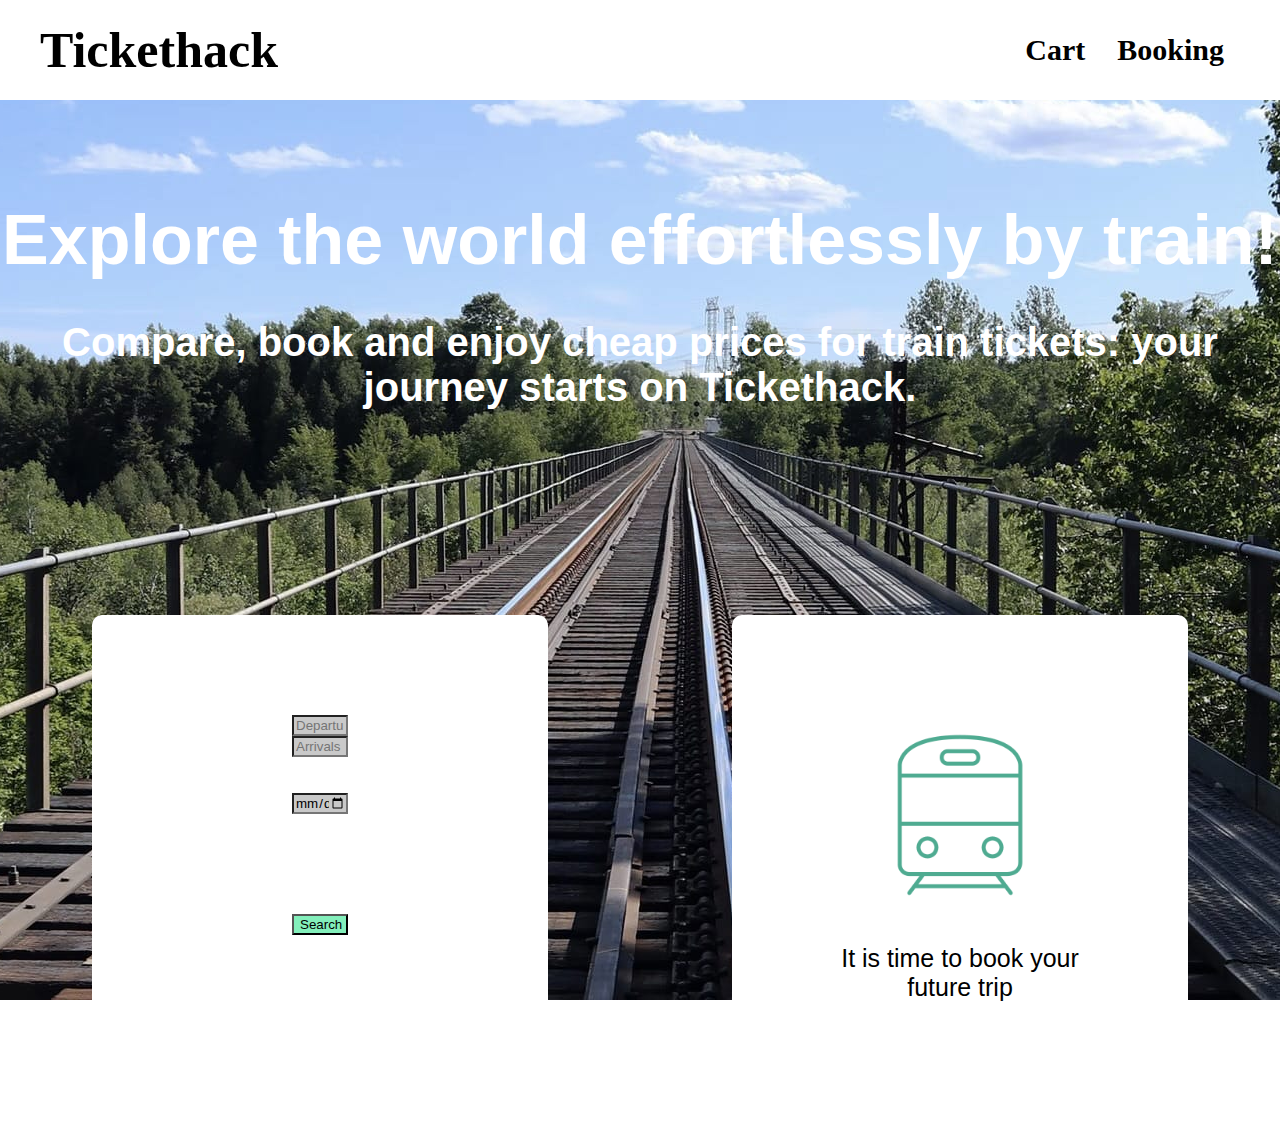
==== index.html @ e37f6782 "miseàjour" ====
<!DOCTYPE html>
<html lang="en">

<head>
    <meta charset="UTF-8">
    <meta http-equiv="X-UA-Compatible" content="IE=edge">
    <meta name="viewport" content="width=device-width, initial-scale=1.0">
    <link rel="stylesheet" href="style.css">
    <title>Explore the world effortlessly by train!</title>
</head>

<body>
    <div id="header">

        <span>
            <h2> <a href="index.html"> Tickethack </a> </h2> 
            <div class="groupe">
                <h4> <a href="cart.html">Cart  </a>
                    
                </h4>
                <h4> <a href="booking.html"> Booking </a>
                    
                </h4>
            </div>
        </span>



    </div>

    <div id="contenu">

        <h1>Explore the world effortlessly by train!</h1>
        <h3>Compare, book and enjoy cheap prices for train tickets: your journey starts on Tickethack.</h3>

        <div id="container">
            <div class="row">


                <div class="content">
                    
               
                    <div class="champs">

                        <input type="text" placeholder="Departure"/>
                        <input type="text" placeholder= "Arrivals"/>
                        <br>
                        <br>
                        <input type="date" placeholder="23/06/2022"/>
                        <button>Search</button>
                   
                    </div>

                </div>

                <div class="content">
                    <img class="logo" src="images/train.png" alt="train">

                    <p>It is time to book your future trip</p>



                </div>
            </div>
        </div>
    </div>

    <script src="script.js"></script>

</body>
---- style.css ----
body{
    margin: 0;
    padding: 0;
    text-align: center;
}

header {
    background-color: white;
}

a {
    text-decoration:none;
    color: black;
}



span {

    display: flex;
    justify-content: space-between;
    align-items: center;
    width: 100vw;
    height: 100px;
}
   

#contenu {

height: 100vh;
width: 100vw;
background-image: url("images/background.jpg");
background-position: center;
color: white;
text-align: white;
}

h1 {
    color: white ;
    font-size: 70px;
    font-family: Arial, Helvetica, sans-serif;
    font-weight: bold;
    text-align: center;
    margin: 0 ;
    padding-top: 100px ;

   

}
h2 {
font-size: 50px;
color: rgb(131, 239, 187);
text-align: left;
margin-left: 40px;

}


.row{
    display: flex;
    justify-content: space-around;
}


h3 {
    margin-top: 0;
    margin-bottom: 5px;
    padding-top: 40px;
    font-size: 40px;
    font-family: Arial, Helvetica, sans-serif;
    text-align: center;
   
    

}

h4 {
    text-align: right;
    font-size: 30px;
    margin: 0 1rem 0 1rem;
    
   
    
}


.content{
    justify-content: center;
    margin-top:200px;
    padding: 100px ;
    width: 20vw;
    background-color: white;
    border-radius: 10px ;

}

p {
    color: black;
    font-family: Arial, Helvetica, sans-serif;
    font-size: 25px;
}

.logo {
    height: 200px;
    width: 200px;
}

.groupe {
    display: flex;
    margin-right: 40px;
}

.champs {
    
    display: flex;
    flex-direction: column;
    padding-left: 100px;
    padding-right: 100px;
}  

input {

    background-color: rgb(201, 201, 201);
    font-family: 'Trebuchet MS', 'Lucida Sans Unicode', 'Lucida Grande', 'Lucida Sans', Arial, sans-serif;
}


button {

   background-color: rgb(131, 239, 187);
   margin-top: 100px;
   font-family: 'Trebuchet MS', 'Lucida Sans Unicode', 'Lucida Grande', 'Lucida Sans', Arial, sans-serif;
}



/* ------------CART--------------- */

#contenucart {
    background-color: rgb(217, 217, 217);
    min-height: 100vh;
    display: flex;
    justify-content: center;
    align-items: center;
}


.contentcart {

    padding: 200px ;
    width: 20vw;
    background-color: white;
    border-radius: 10px ;

}





/* ------------BOOKING--------------- */

#contenubooking {
    background-color: rgb(217, 217, 217);
    min-height: 100vh;
    display: flex;
    justify-content: center;
    align-items: center;

}


.contentbooking{
    
    padding: ;
    width: 20vw;
    background-color: white;
    border-radius: 10px ;

}
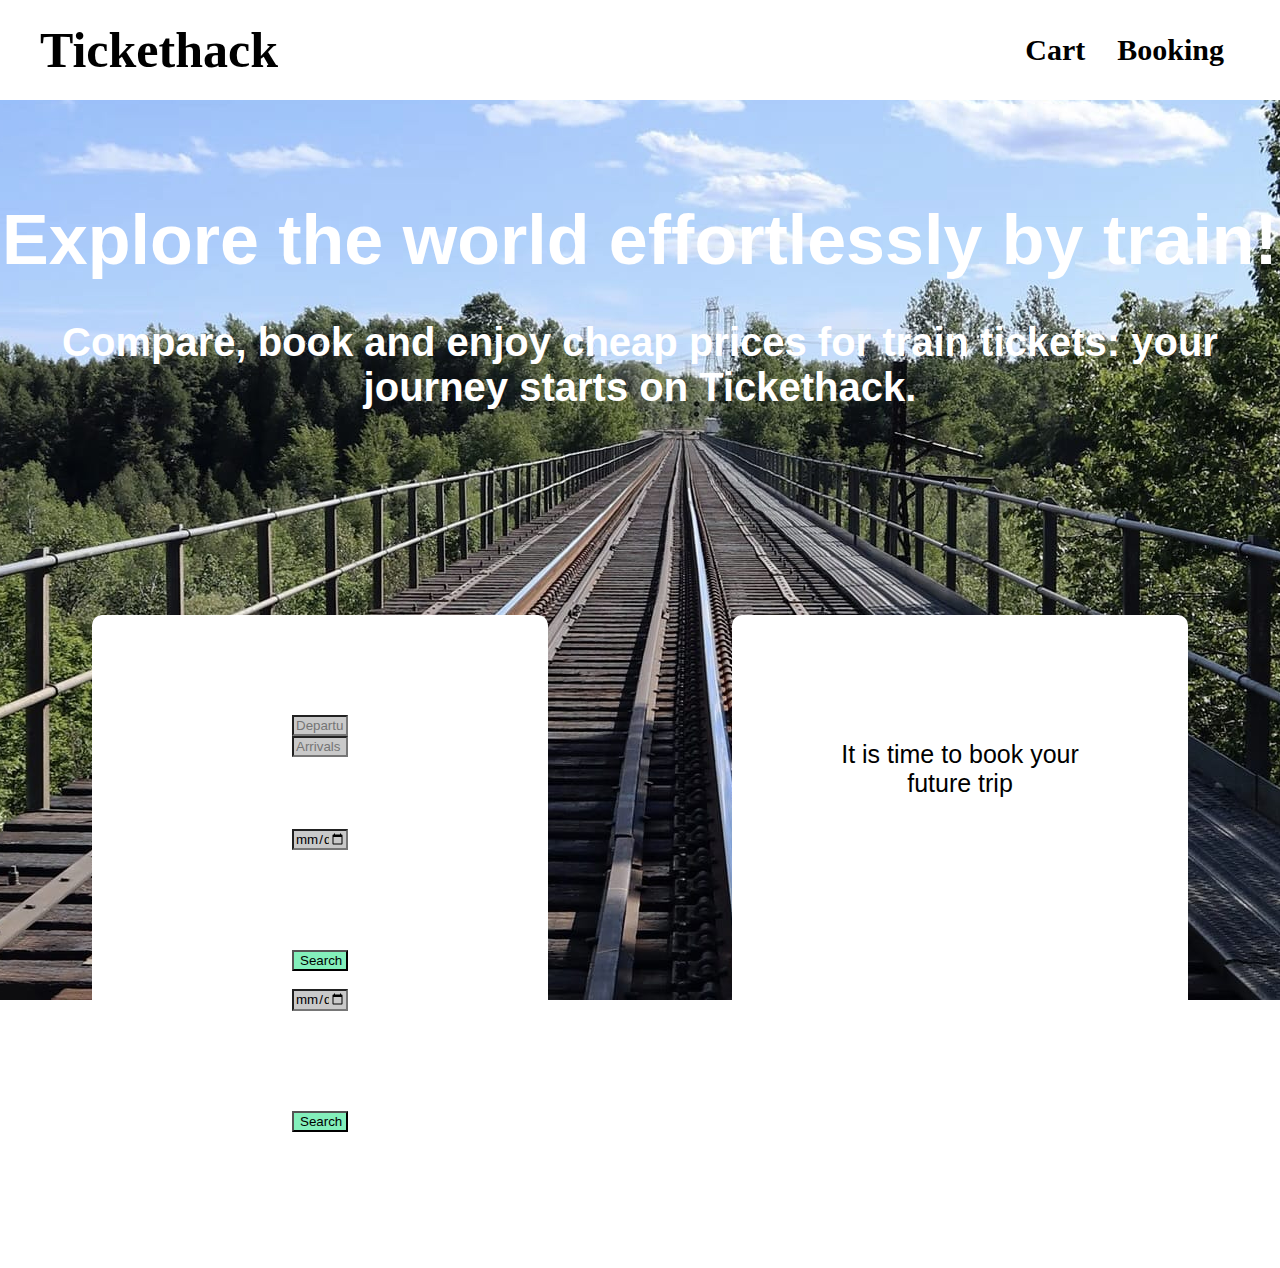
==== commit a17c3f3f: "miseàjour" ====
--- a/index.html
+++ b/index.html
@@ -42,19 +42,25 @@
                
                     <div class="champs">
 
-                        <input type="text" placeholder="Departure"/>
-                        <input type="text" placeholder= "Arrivals"/>
+                        <input id='search-departure' type="text" placeholder="Departure"/>
+                        <input id='search-arrival' type="text" placeholder= "Arrivals"/>
                         <br>
                         <br>
+<<<<<<< HEAD
                         <input type="date" placeholder="23/06/2022"/>
                         <button>Search</button>
                    
+=======
+                        <input id='search-date' type="date">
+                        <button id="search-button">Search</button>
+
+>>>>>>> 5c33ca66286f5bacd2cf86b0a2a6546279e46604
                     </div>
 
                 </div>
 
                 <div class="content">
-                    <img class="logo" src="images/train.png" alt="train">
+                    <!-- <img class="logo" src="images/train.png" alt="train"> -->
 
                     <p>It is time to book your future trip</p>
 
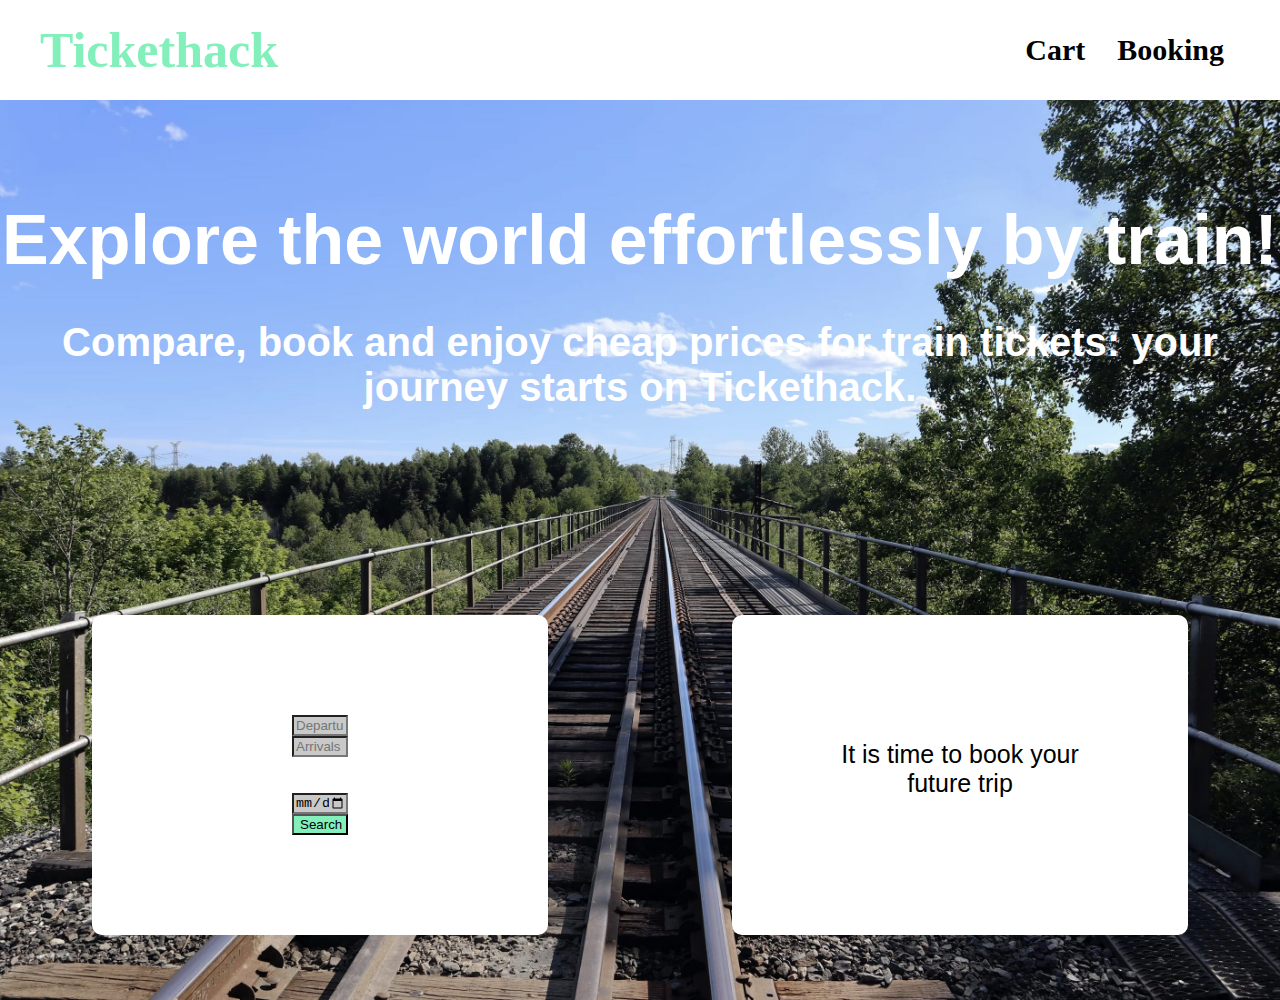
==== commit 9adbdc7c: "fix-conflit" ====
--- a/index.html
+++ b/index.html
@@ -13,14 +13,13 @@
     <div id="header">
 
         <span>
-            <h2> <a href="index.html"> Tickethack </a> </h2> 
+            <h2> Tickethack </h2>
             <div class="groupe">
-                <h4> <a href="cart.html">Cart  </a>
-                    
+                <h4> Cart
+                    <link rel="stylesheet" href="cart.html">
                 </h4>
-                <h4> <a href="booking.html"> Booking </a>
-                    
-                </h4>
+                <h4> Booking
+                    <link rel="stylesheet" href="booking.html" </h4>
             </div>
         </span>
 
@@ -39,22 +38,16 @@
 
                 <div class="content">
                     
-               
+
                     <div class="champs">
 
                         <input id='search-departure' type="text" placeholder="Departure"/>
                         <input id='search-arrival' type="text" placeholder= "Arrivals"/>
                         <br>
                         <br>
-<<<<<<< HEAD
-                        <input type="date" placeholder="23/06/2022"/>
-                        <button>Search</button>
-                   
-=======
                         <input id='search-date' type="date">
                         <button id="search-button">Search</button>
 
->>>>>>> 5c33ca66286f5bacd2cf86b0a2a6546279e46604
                     </div>
 
                 </div>
@@ -70,7 +63,7 @@
             </div>
         </div>
     </div>
-
+    
     <script src="script.js"></script>
 
 </body>--- a/style.css
+++ b/style.css
@@ -3,17 +3,6 @@
     padding: 0;
     text-align: center;
 }
-
-header {
-    background-color: white;
-}
-
-a {
-    text-decoration:none;
-    color: black;
-}
-
-
 
 span {
 
@@ -30,7 +19,8 @@
 height: 100vh;
 width: 100vw;
 background-image: url("images/background.jpg");
-background-position: center;
+background-position: center center;
+background-size: cover;
 color: white;
 text-align: white;
 }
@@ -43,7 +33,6 @@
     text-align: center;
     margin: 0 ;
     padding-top: 100px ;
-
    
 
 }
@@ -69,8 +58,6 @@
     font-size: 40px;
     font-family: Arial, Helvetica, sans-serif;
     text-align: center;
-   
-    
 
 }
 
@@ -78,14 +65,13 @@
     text-align: right;
     font-size: 30px;
     margin: 0 1rem 0 1rem;
-    
    
     
 }
 
 
 .content{
-    justify-content: center;
+   
     margin-top:200px;
     padding: 100px ;
     width: 20vw;
@@ -111,77 +97,20 @@
 }
 
 .champs {
-    
+
     display: flex;
     flex-direction: column;
     padding-left: 100px;
     padding-right: 100px;
-}  
+}
 
 input {
 
     background-color: rgb(201, 201, 201);
-    font-family: 'Trebuchet MS', 'Lucida Sans Unicode', 'Lucida Grande', 'Lucida Sans', Arial, sans-serif;
 }
 
-
 button {
-
    background-color: rgb(131, 239, 187);
-   margin-top: 100px;
-   font-family: 'Trebuchet MS', 'Lucida Sans Unicode', 'Lucida Grande', 'Lucida Sans', Arial, sans-serif;
-}
-
-
-
-/* ------------CART--------------- */
-
-#contenucart {
-    background-color: rgb(217, 217, 217);
-    min-height: 100vh;
-    display: flex;
-    justify-content: center;
-    align-items: center;
-}
-
-
-.contentcart {
-
-    padding: 200px ;
-    width: 20vw;
-    background-color: white;
-    border-radius: 10px ;
 
 }
 
-
-
-
-
-/* ------------BOOKING--------------- */
-
-#contenubooking {
-    background-color: rgb(217, 217, 217);
-    min-height: 100vh;
-    display: flex;
-    justify-content: center;
-    align-items: center;
-
-}
-
-
-.contentbooking{
-    
-    padding: ;
-    width: 20vw;
-    background-color: white;
-    border-radius: 10px ;
-
-}
-
-   
-
-
-
-
-
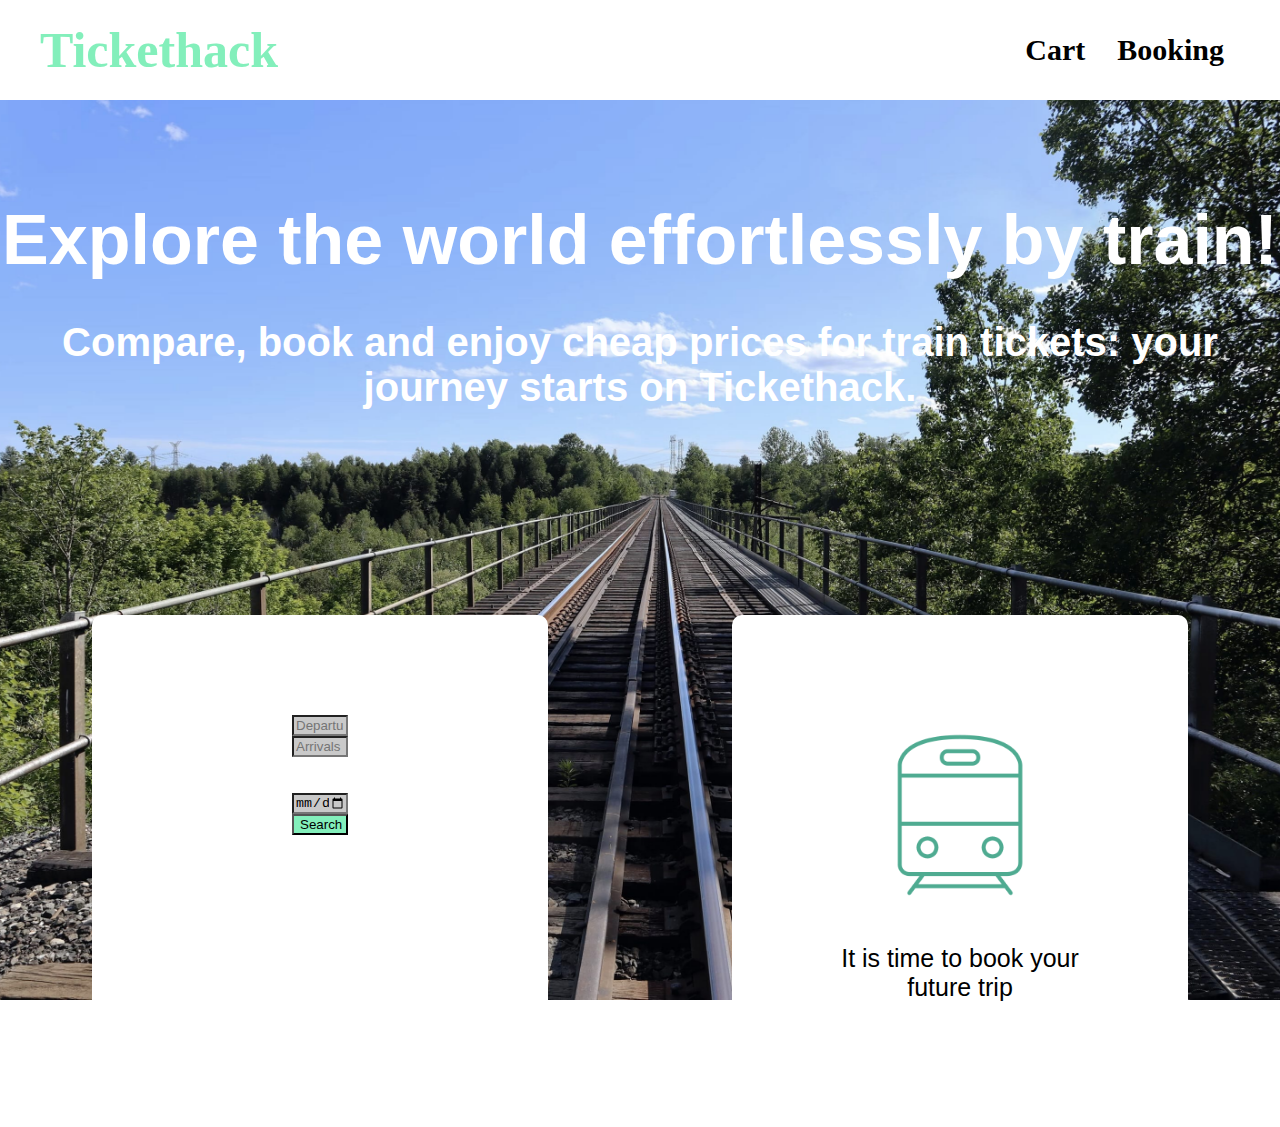
==== commit 3d803449: "cart.js et corrections sur script.js" ====
--- a/index.html
+++ b/index.html
@@ -52,8 +52,8 @@
 
                 </div>
 
-                <div class="content">
-                    <!-- <img class="logo" src="images/train.png" alt="train"> -->
+                <div id='search-result' class="content">
+                    <img class="logo" src="images/train.png" alt="train">
 
                     <p>It is time to book your future trip</p>
 
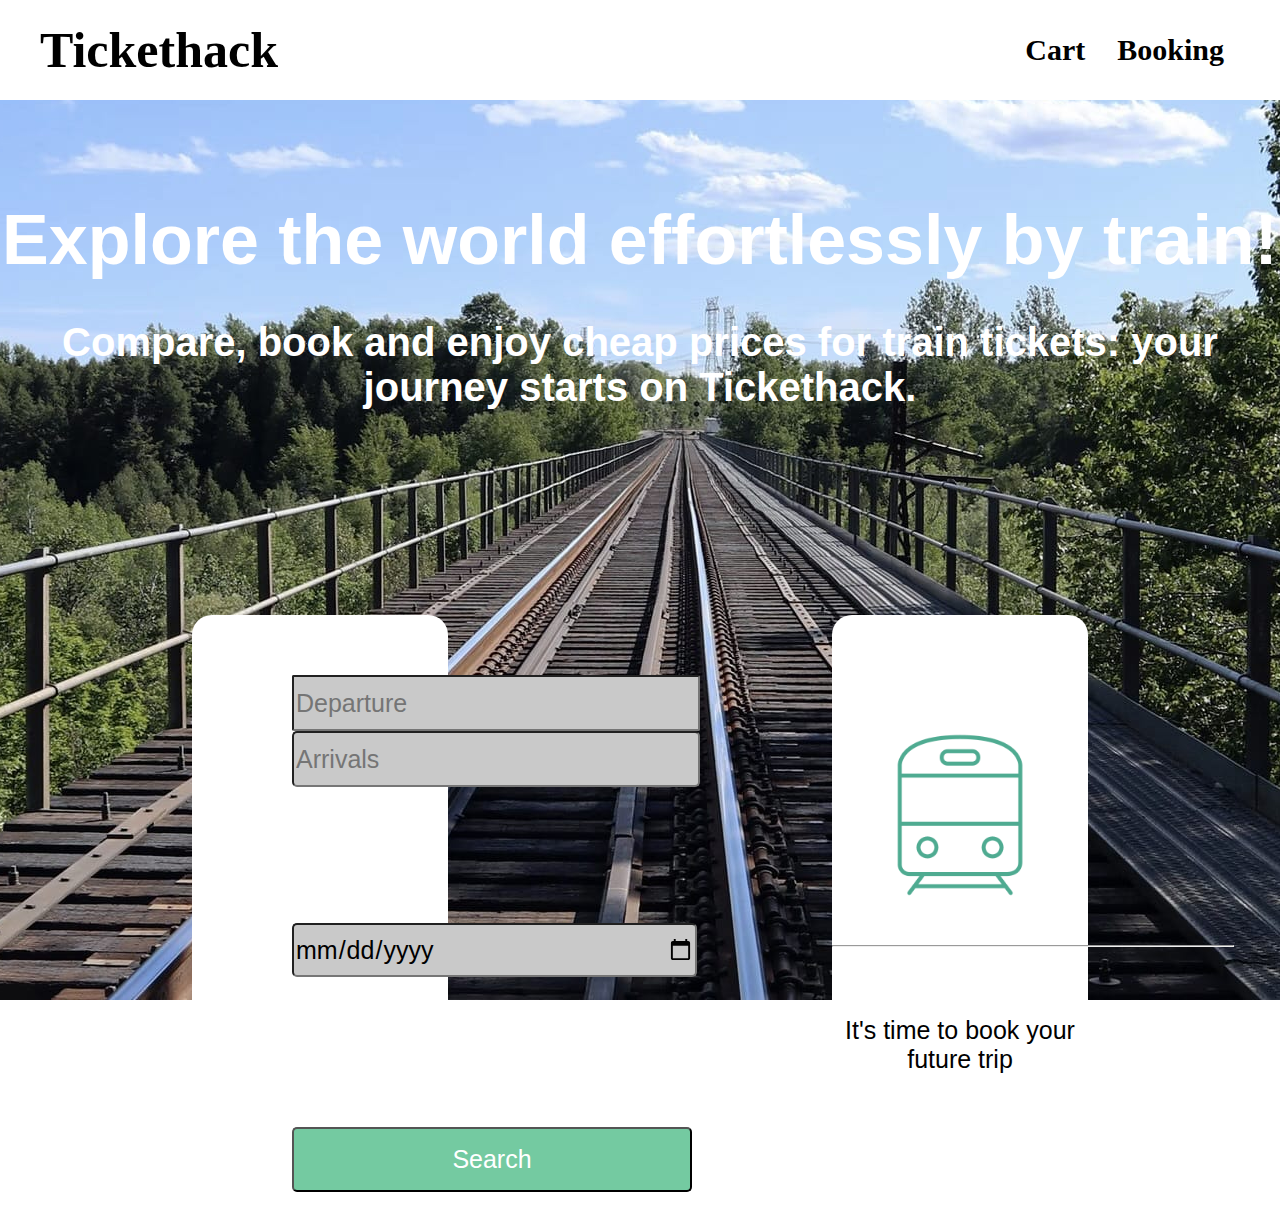
==== commit 173c0b83: "frontend" ====
--- a/index.html
+++ b/index.html
@@ -13,13 +13,14 @@
     <div id="header">
 
         <span>
-            <h2> Tickethack </h2>
+            <h2> <a href="index.html"> Tickethack </a> </h2> 
             <div class="groupe">
-                <h4> Cart
-                    <link rel="stylesheet" href="cart.html">
+                <h4> <a href="cart.html">Cart  </a>
+                    
                 </h4>
-                <h4> Booking
-                    <link rel="stylesheet" href="booking.html" </h4>
+                <h4> <a href="booking.html"> Booking </a>
+                    
+                </h4>
             </div>
         </span>
 
@@ -38,32 +39,42 @@
 
                 <div class="content">
                     
-
+               
                     <div class="champs">
-
+                       
                         <input id='search-departure' type="text" placeholder="Departure"/>
                         <input id='search-arrival' type="text" placeholder= "Arrivals"/>
                         <br>
                         <br>
-                        <input id='search-date' type="date">
-                        <button id="search-button">Search</button>
-
+                        <input type="date" placeholder="23/06/2022"/>
+                        <button>Search</button>
+                   
                     </div>
 
                 </div>
 
-                <div id='search-result' class="content">
+                <div class="box">
+
+                    <div class="content">
                     <img class="logo" src="images/train.png" alt="train">
 
-                    <p>It is time to book your future trip</p>
+                    <br>
+                    <br>
 
+                    <HR ALIGN=CENTER WIDTH="400">
 
+                        <br>
+                        <br> 
+
+                    <p>It's time to book your future trip</p>
+
+                    </div>
 
                 </div>
             </div>
         </div>
     </div>
-    
+
     <script src="script.js"></script>
 
 </body>--- a/style.css
+++ b/style.css
@@ -4,6 +4,25 @@
     text-align: center;
 }
 
+header {
+    background-color: white;
+}
+
+a {
+    text-decoration:none;
+    color: black;
+}
+
+HR {
+    color: aquamarine;
+}
+
+.logo {
+
+    align-items: flex-start;
+    
+}
+
 span {
 
     display: flex;
@@ -19,8 +38,7 @@
 height: 100vh;
 width: 100vw;
 background-image: url("images/background.jpg");
-background-position: center center;
-background-size: cover;
+background-position: center;
 color: white;
 text-align: white;
 }
@@ -33,6 +51,7 @@
     text-align: center;
     margin: 0 ;
     padding-top: 100px ;
+
    
 
 }
@@ -58,6 +77,8 @@
     font-size: 40px;
     font-family: Arial, Helvetica, sans-serif;
     text-align: center;
+   
+    
 
 }
 
@@ -65,18 +86,19 @@
     text-align: right;
     font-size: 30px;
     margin: 0 1rem 0 1rem;
+    
    
     
 }
 
 
 .content{
-   
+    justify-content: center;
     margin-top:200px;
-    padding: 100px ;
+    height: 600px;
     width: 20vw;
     background-color: white;
-    border-radius: 10px ;
+    border-radius: 20px ;
 
 }
 
@@ -86,7 +108,14 @@
     font-size: 25px;
 }
 
+.box {
+    display: flex;
+    flex-direction: column;
+    height: 800px;
+}
+
 .logo {
+    margin-top: 100px;
     height: 200px;
     width: 200px;
 }
@@ -97,20 +126,102 @@
 }
 
 .champs {
-
+    /*height: 600px;*/
     display: flex;
     flex-direction: column;
     padding-left: 100px;
     padding-right: 100px;
+    height: 600px;
+
+}  
+
+
+#search-departure {
+    margin-top: 60px;
+    border-radius: 2px;
+    font-size: 25px;
+
+}
+
+#search-arrival {
+    margin-top:0;
+    font-size: 25px;
 }
 
 input {
-
+    margin-top: 100px;
     background-color: rgb(201, 201, 201);
-}
+    font-family: 'Trebuchet MS', 'Lucida Sans Unicode', 'Lucida Grande', 'Lucida Sans', Arial, sans-serif;
+    font-size: 25px;
+    border-radius: 5px;
+    height: 50px;
+    width: 400px;
+
+}
+
 
 button {
-   background-color: rgb(131, 239, 187);
-
-}
-
+   color: white;
+   background-color: rgb(116, 202, 161);
+   margin-top: 150px;
+   margin-bottom: auto;
+   font-family: 'Trebuchet MS', 'Lucida Sans Unicode', 'Lucida Grande', 'Lucida Sans', Arial, sans-serif;
+   font-size: 25px;
+   border-radius: 5px;
+   height: 65px;
+   width: 400px;
+}
+
+
+
+
+/* ------------CART--------------- */
+
+#contenucart {
+    background-color: rgb(217, 217, 217);
+    min-height: 100vh;
+    display: flex;
+    justify-content: center;
+    align-items: center;
+}
+
+
+.contentcart {
+
+    padding: 150px 400px 150px 400px;
+    width: 20vw;
+    background-color: white;
+    border-radius: 10px ;
+
+}
+
+
+
+
+
+/* ------------BOOKING--------------- */
+
+#contenubooking {
+    background-color: rgb(217, 217, 217);
+    min-height: 100vh;
+    display: flex;
+    justify-content: center;
+    align-items: center;
+
+}
+
+
+.contentbooking{
+    padding: 150px 400px 150px 400px;
+    width: 20vw;
+    background-color: white;
+    border-radius: 10px ;
+
+}
+
+   
+
+
+
+
+
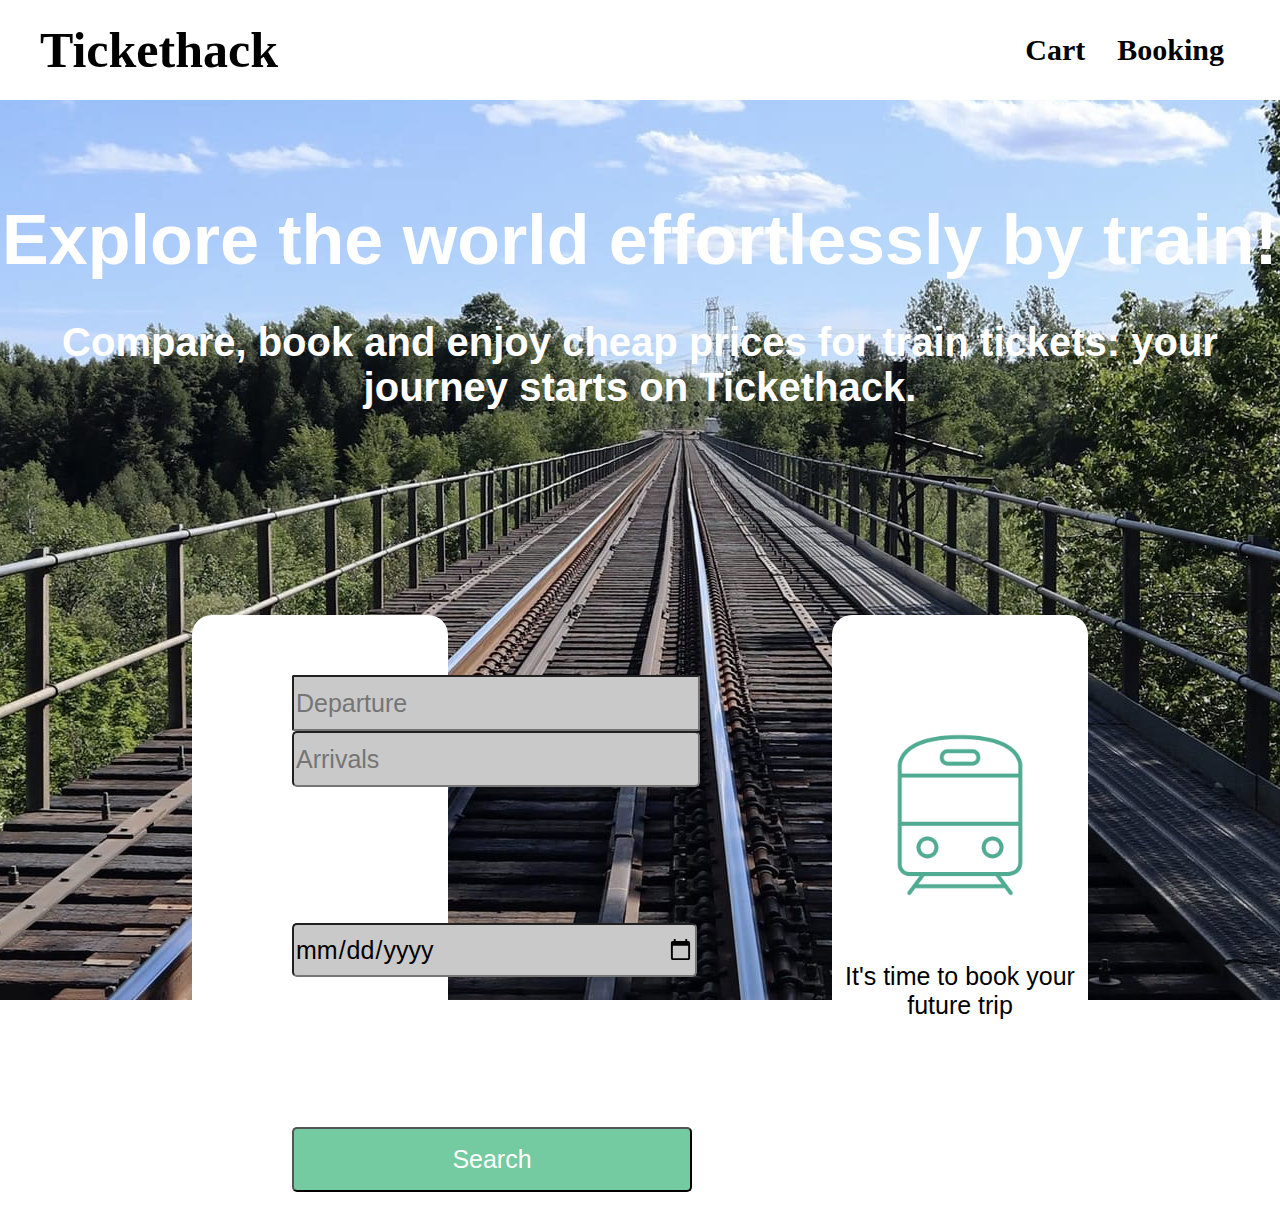
==== commit 265abfed: "fix merge conflits" ====
--- a/index.html
+++ b/index.html
@@ -53,15 +53,8 @@
 
                 </div>
 
-                <div class="box">
-
-                    <div class="content">
+                <div id='search-result' class="content">
                     <img class="logo" src="images/train.png" alt="train">
-
-                    <br>
-                    <br>
-
-                    <HR ALIGN=CENTER WIDTH="400">
 
                         <br>
                         <br> 
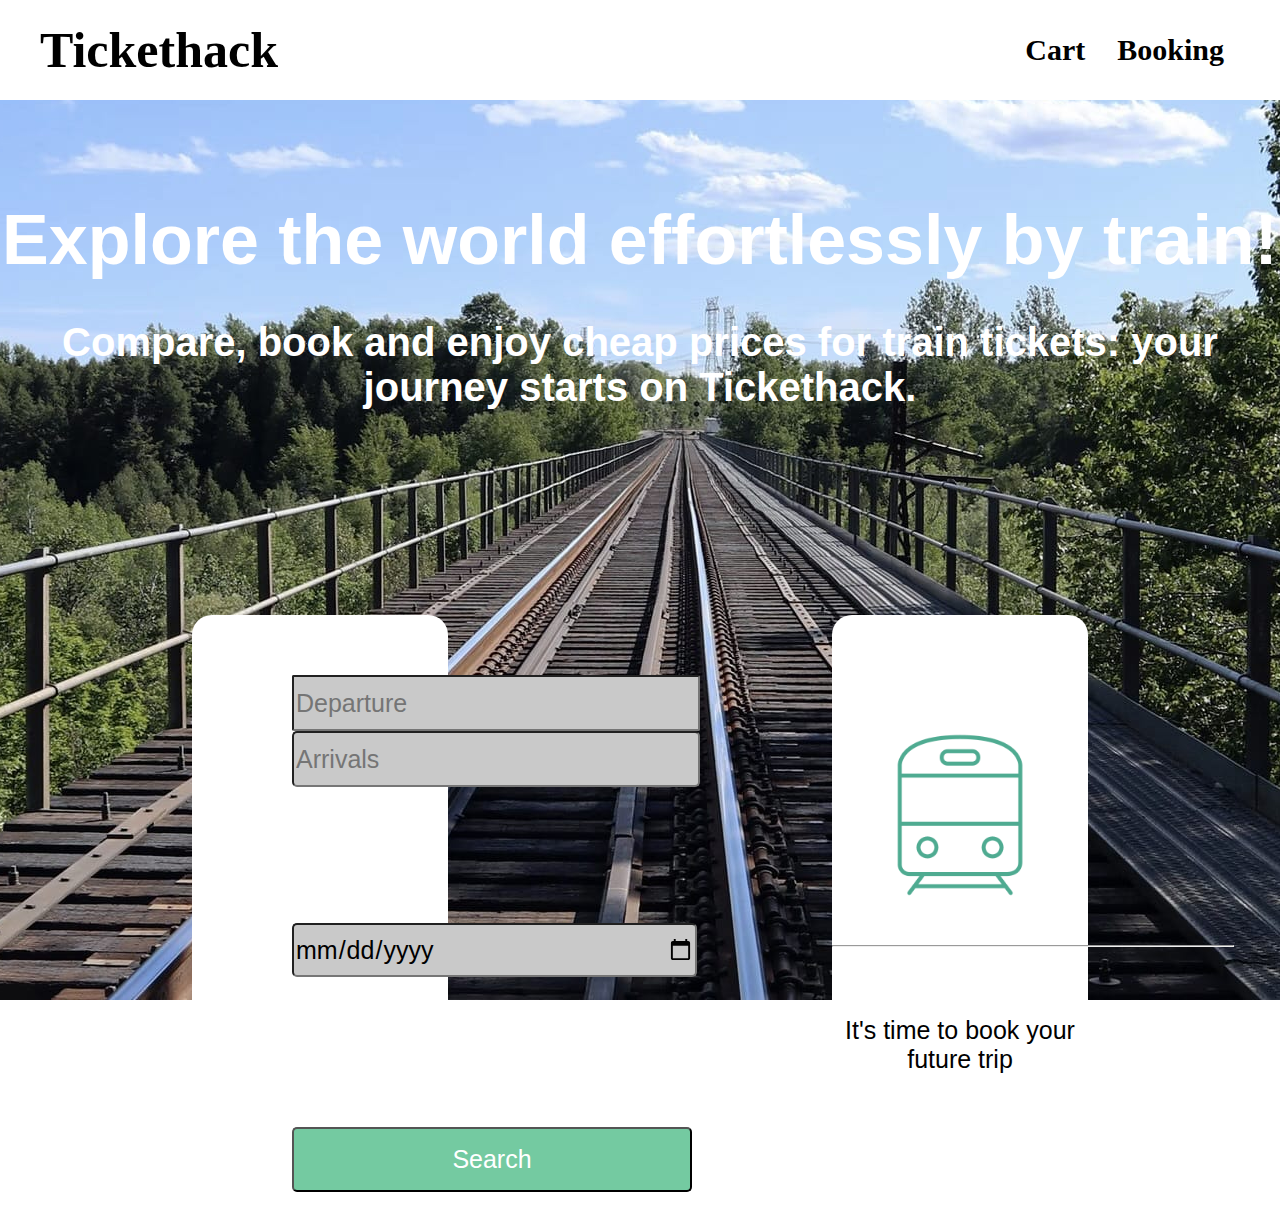
==== commit 46346295: "fix merge conflits" ====
--- a/index.html
+++ b/index.html
@@ -53,8 +53,15 @@
 
                 </div>
 
-                <div id='search-result' class="content">
+                <div class="box">
+
+                    <div class="content">
                     <img class="logo" src="images/train.png" alt="train">
+
+                    <br>
+                    <br>
+
+                    <HR ALIGN=CENTER WIDTH="400">
 
                         <br>
                         <br> 
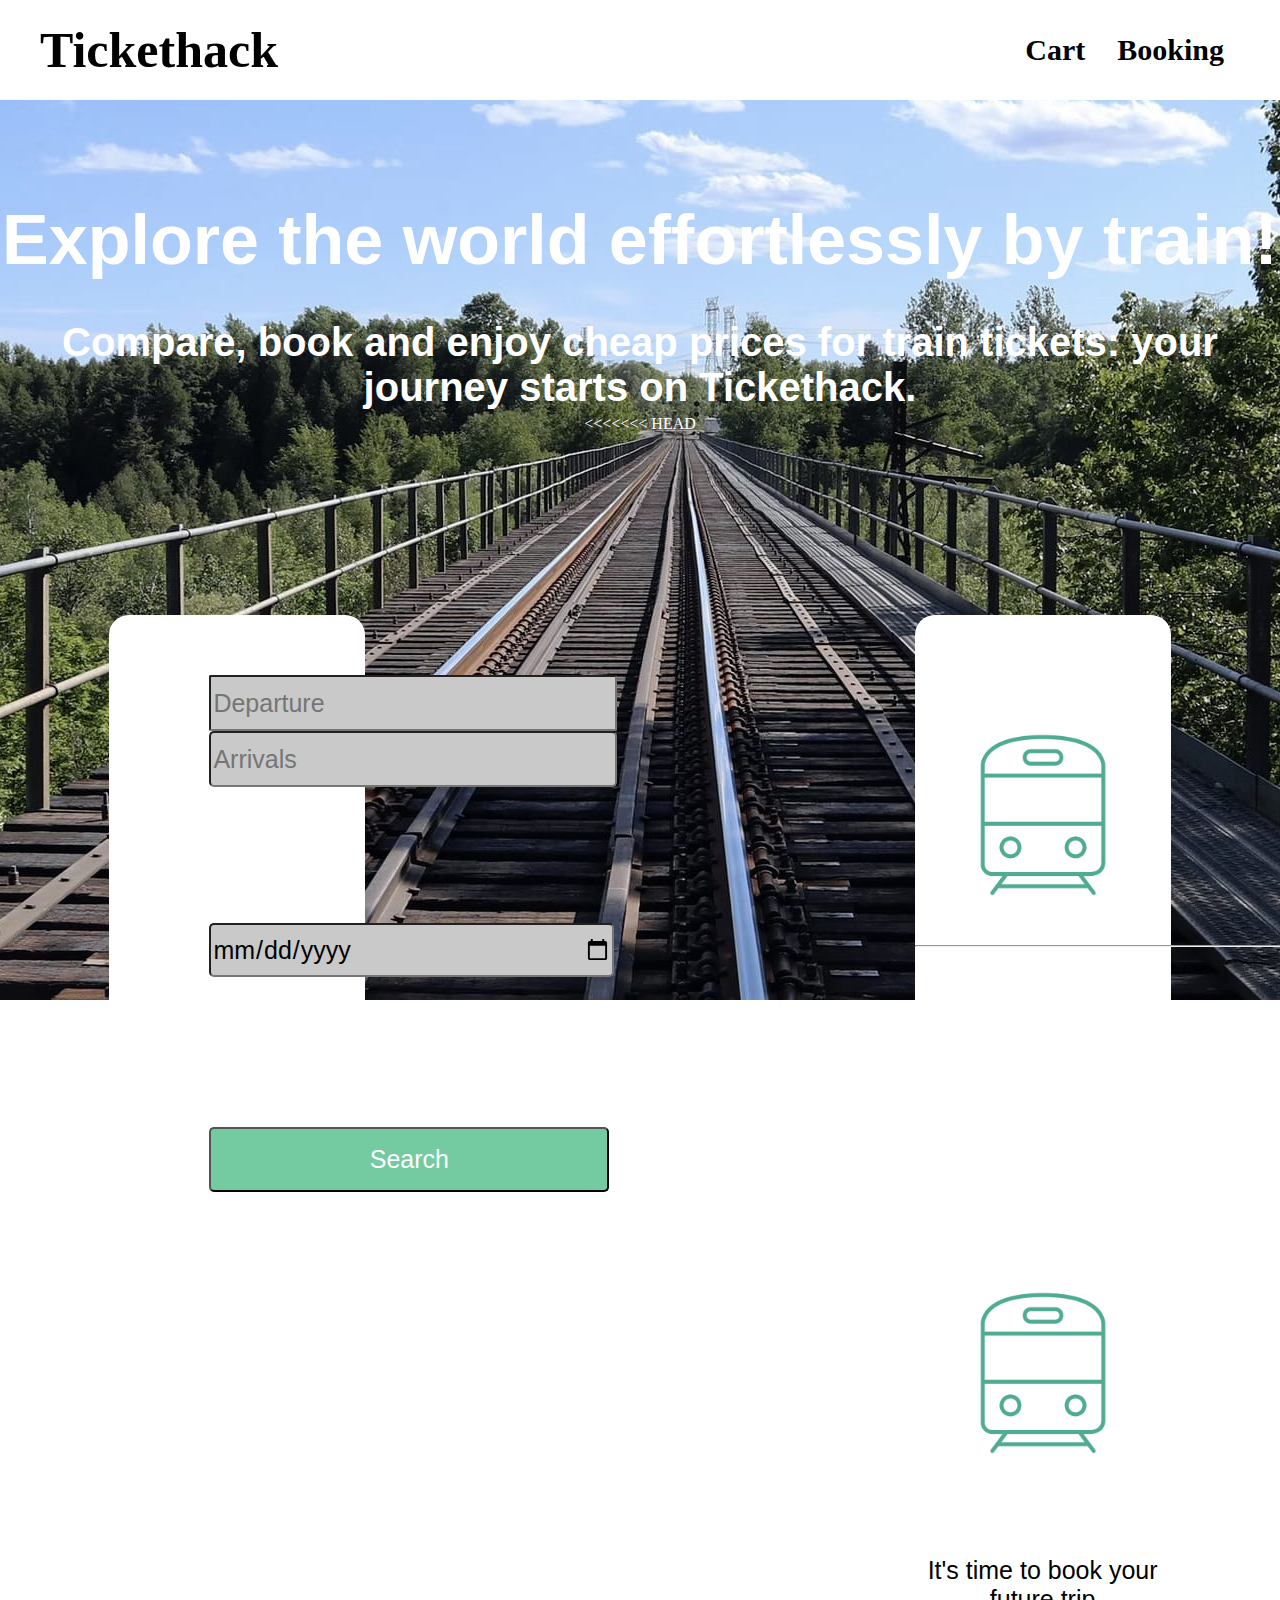
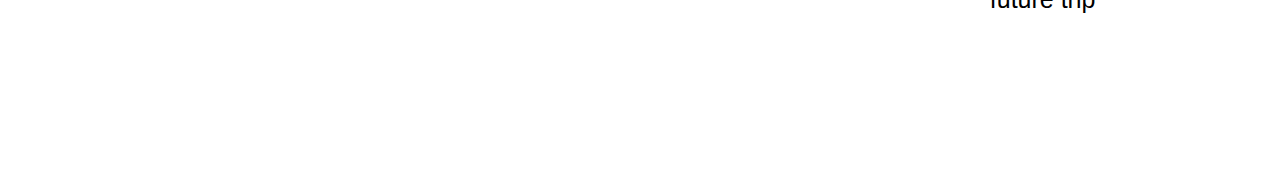
==== commit 1d3b3483: "fin" ====
--- a/index.html
+++ b/index.html
@@ -53,6 +53,7 @@
 
                 </div>
 
+<<<<<<< HEAD
                 <div class="box">
 
                     <div class="content">
@@ -63,6 +64,11 @@
 
                     <HR ALIGN=CENTER WIDTH="400">
 
+=======
+                <div id='search-result' class="content">
+                    <img class="logo" src="images/train.png" alt="train">
+
+>>>>>>> 265abfed46c453daa02767bbc7fc056bcb34a009
                         <br>
                         <br> 
 
